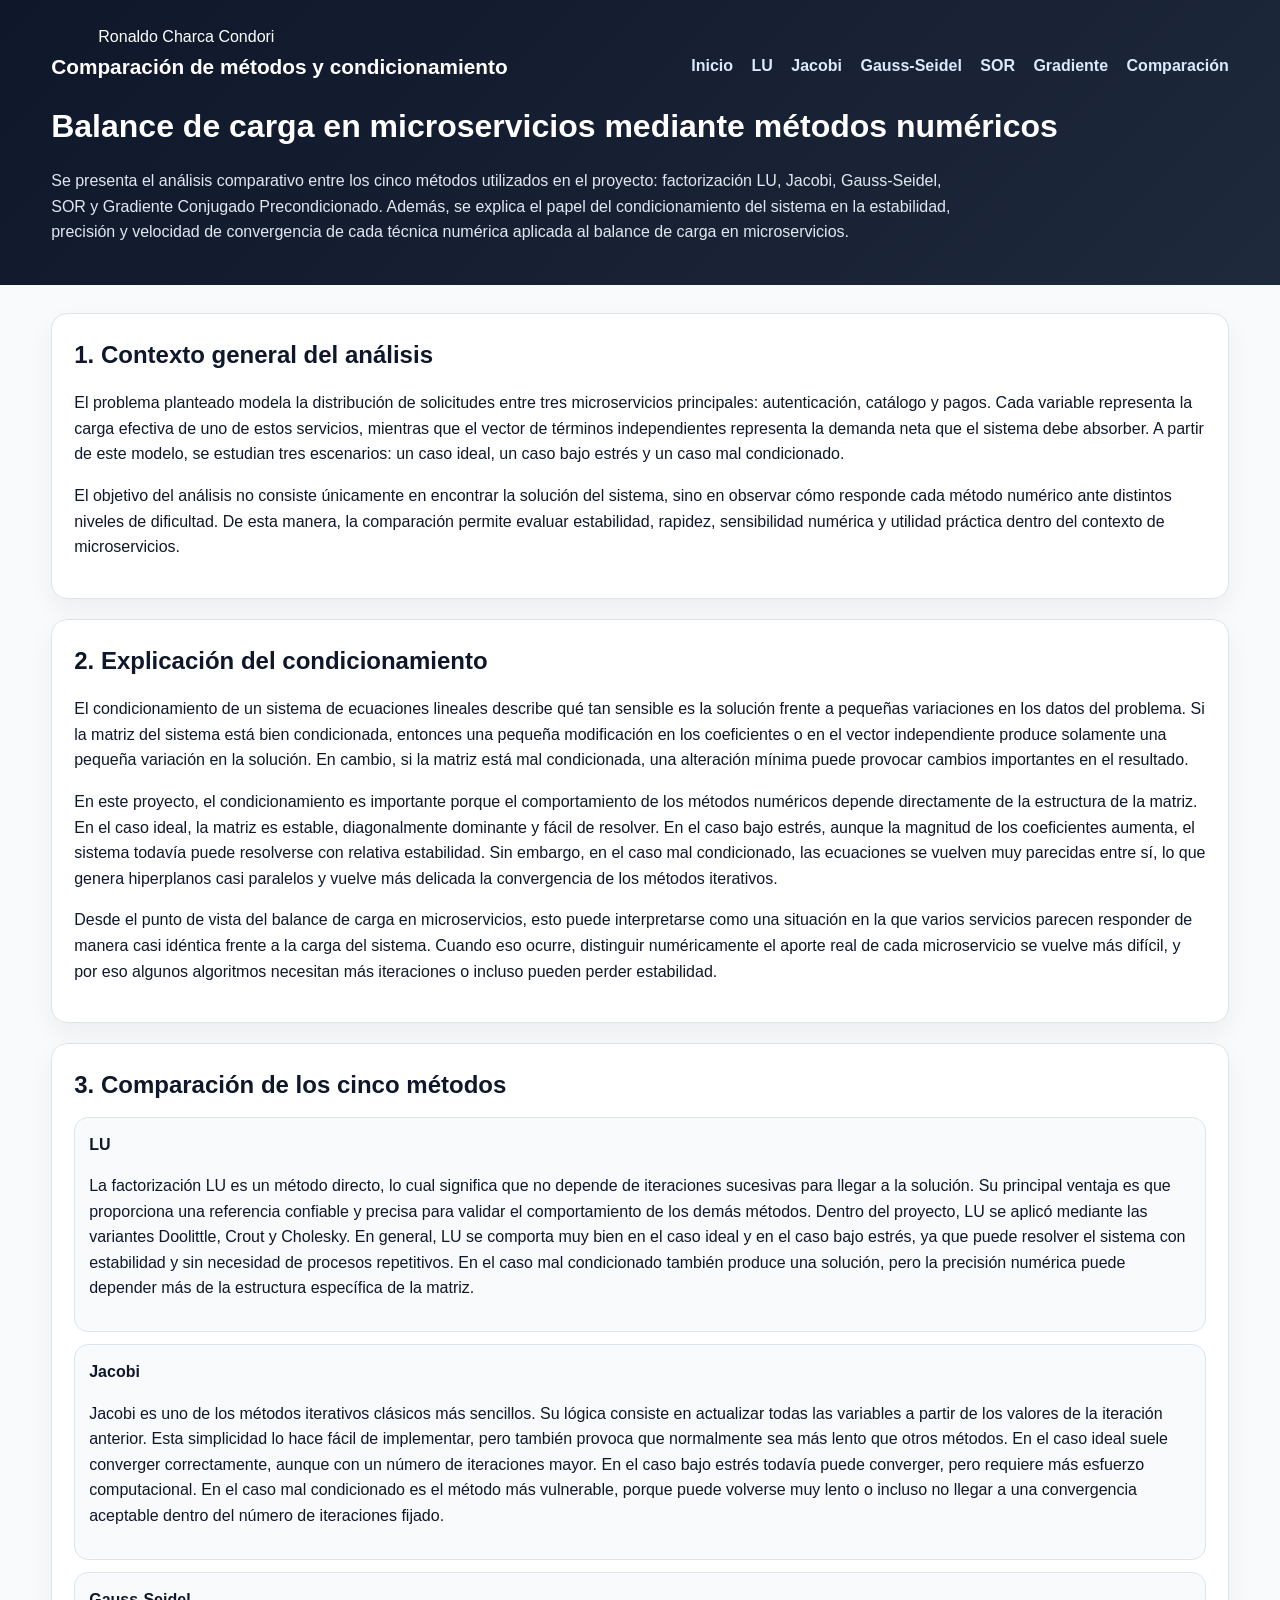
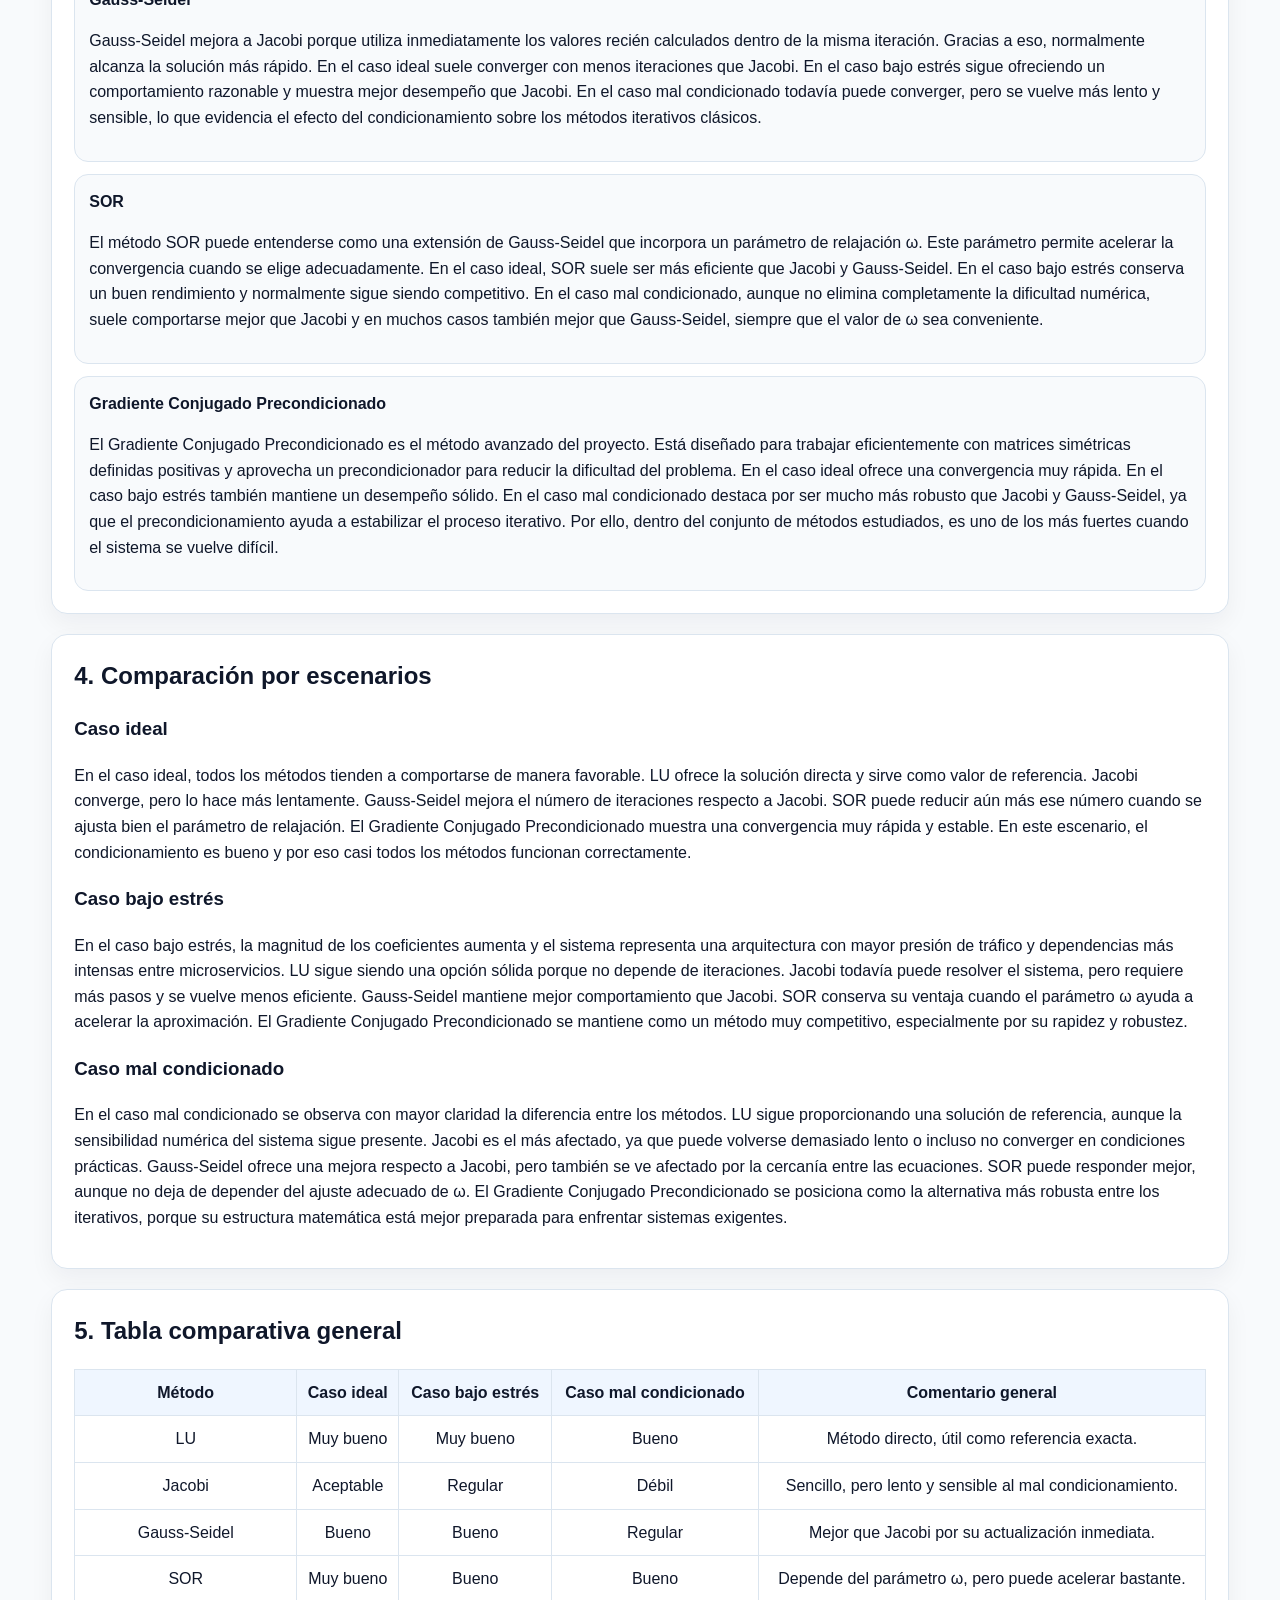
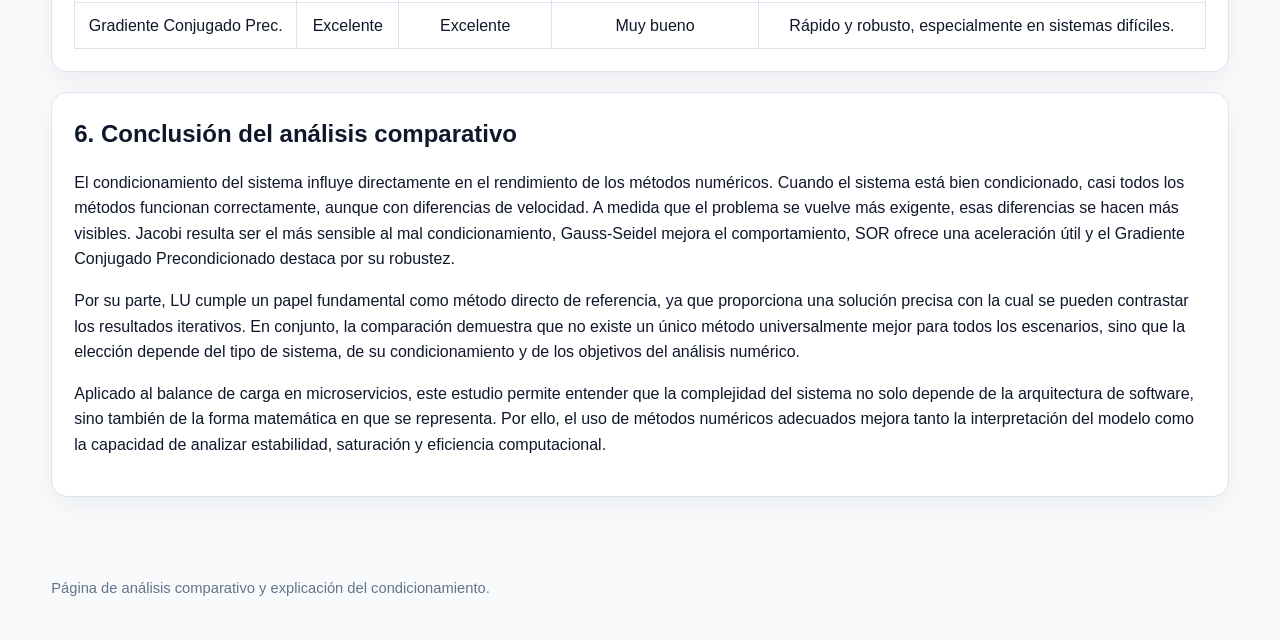
==== comparacion.html @ 16f640e5 "Add files via upload" ====
<!DOCTYPE html>
<html lang="es">
<head>
  <meta charset="UTF-8" />
  <meta name="viewport" content="width=device-width, initial-scale=1.0" />
  <title>Comparación y condicionamiento</title>
  <link rel="stylesheet" href="style.css" />
</head>
<body>
<header>
  <div class="container">
    <div class="container">Ronaldo Charca Condori</div>
    <div class="topbar">
      <div class="brand">Comparación de métodos y condicionamiento</div>
      <nav>
        <a href="index.html">Inicio</a>
        <a href="lu.html">LU</a>
        <a href="jacobi.html">Jacobi</a>
        <a href="gauss-seidel.html">Gauss-Seidel</a>
        <a href="sor.html">SOR</a>
        <a href="gradiente.html">Gradiente</a>
        <a href="comparacion.html">Comparación</a>
      </nav>
    </div>

    <div class="hero" style="margin-top:18px">
      <h1>Balance de carga en microservicios mediante métodos numéricos</h1>
      <p>
        Se presenta el análisis comparativo entre los cinco métodos
        utilizados en el proyecto: factorización LU, Jacobi, Gauss-Seidel, SOR y
        Gradiente Conjugado Precondicionado. Además, se explica el papel del
        condicionamiento del sistema en la estabilidad, precisión y velocidad de
        convergencia de cada técnica numérica aplicada al balance de carga en
        microservicios.
      </p>
    </div>
  </div>
</header>

<main>
  <div class="container">

    <section class="card">
      <h2 class="section-title">1. Contexto general del análisis</h2>
      <p>
        El problema planteado modela la distribución de solicitudes entre tres
        microservicios principales: autenticación, catálogo y pagos. Cada variable
        representa la carga efectiva de uno de estos servicios, mientras que el
        vector de términos independientes representa la demanda neta que el sistema
        debe absorber. A partir de este modelo, se estudian tres escenarios:
        un caso ideal, un caso bajo estrés y un caso mal condicionado.
      </p>
      <p>
        El objetivo del análisis no consiste únicamente en encontrar la solución
        del sistema, sino en observar cómo responde cada método numérico ante
        distintos niveles de dificultad. De esta manera, la comparación permite
        evaluar estabilidad, rapidez, sensibilidad numérica y utilidad práctica
        dentro del contexto de microservicios.
      </p>
    </section>

    <section class="card">
      <h2 class="section-title">2. Explicación del condicionamiento</h2>
      <p>
        El condicionamiento de un sistema de ecuaciones lineales describe qué tan
        sensible es la solución frente a pequeñas variaciones en los datos del
        problema. Si la matriz del sistema está bien condicionada, entonces una
        pequeña modificación en los coeficientes o en el vector independiente
        produce solamente una pequeña variación en la solución. En cambio, si la
        matriz está mal condicionada, una alteración mínima puede provocar cambios
        importantes en el resultado.
      </p>
      <p>
        En este proyecto, el condicionamiento es importante porque el comportamiento
        de los métodos numéricos depende directamente de la estructura de la matriz.
        En el caso ideal, la matriz es estable, diagonalmente dominante y fácil de
        resolver. En el caso bajo estrés, aunque la magnitud de los coeficientes
        aumenta, el sistema todavía puede resolverse con relativa estabilidad. Sin
        embargo, en el caso mal condicionado, las ecuaciones se vuelven muy
        parecidas entre sí, lo que genera hiperplanos casi paralelos y vuelve más
        delicada la convergencia de los métodos iterativos.
      </p>
      <p>
        Desde el punto de vista del balance de carga en microservicios, esto puede
        interpretarse como una situación en la que varios servicios parecen responder
        de manera casi idéntica frente a la carga del sistema. Cuando eso ocurre,
        distinguir numéricamente el aporte real de cada microservicio se vuelve más
        difícil, y por eso algunos algoritmos necesitan más iteraciones o incluso
        pueden perder estabilidad.
      </p>
    </section>

    <section class="card">
      <h2 class="section-title">3. Comparación de los cinco métodos</h2>

      <div class="result-box" style="margin-top:12px">
        <strong>LU</strong>
        <p>
          La factorización LU es un método directo, lo cual significa que no depende
          de iteraciones sucesivas para llegar a la solución. Su principal ventaja
          es que proporciona una referencia confiable y precisa para validar el
          comportamiento de los demás métodos. Dentro del proyecto, LU se aplicó
          mediante las variantes Doolittle, Crout y Cholesky. En general, LU se
          comporta muy bien en el caso ideal y en el caso bajo estrés, ya que puede
          resolver el sistema con estabilidad y sin necesidad de procesos repetitivos.
          En el caso mal condicionado también produce una solución, pero la precisión
          numérica puede depender más de la estructura específica de la matriz.
        </p>
      </div>

      <div class="result-box" style="margin-top:12px">
        <strong>Jacobi</strong>
        <p>
          Jacobi es uno de los métodos iterativos clásicos más sencillos. Su lógica
          consiste en actualizar todas las variables a partir de los valores de la
          iteración anterior. Esta simplicidad lo hace fácil de implementar, pero
          también provoca que normalmente sea más lento que otros métodos. En el
          caso ideal suele converger correctamente, aunque con un número de
          iteraciones mayor. En el caso bajo estrés todavía puede converger, pero
          requiere más esfuerzo computacional. En el caso mal condicionado es el
          método más vulnerable, porque puede volverse muy lento o incluso no llegar
          a una convergencia aceptable dentro del número de iteraciones fijado.
        </p>
      </div>

      <div class="result-box" style="margin-top:12px">
        <strong>Gauss-Seidel</strong>
        <p>
          Gauss-Seidel mejora a Jacobi porque utiliza inmediatamente los valores
          recién calculados dentro de la misma iteración. Gracias a eso, normalmente
          alcanza la solución más rápido. En el caso ideal suele converger con menos
          iteraciones que Jacobi. En el caso bajo estrés sigue ofreciendo un
          comportamiento razonable y muestra mejor desempeño que Jacobi. En el caso
          mal condicionado todavía puede converger, pero se vuelve más lento y
          sensible, lo que evidencia el efecto del condicionamiento sobre los métodos
          iterativos clásicos.
        </p>
      </div>

      <div class="result-box" style="margin-top:12px">
        <strong>SOR</strong>
        <p>
          El método SOR puede entenderse como una extensión de Gauss-Seidel que
          incorpora un parámetro de relajación ω. Este parámetro permite acelerar la
          convergencia cuando se elige adecuadamente. En el caso ideal, SOR suele ser
          más eficiente que Jacobi y Gauss-Seidel. En el caso bajo estrés conserva un
          buen rendimiento y normalmente sigue siendo competitivo. En el caso mal
          condicionado, aunque no elimina completamente la dificultad numérica, suele
          comportarse mejor que Jacobi y en muchos casos también mejor que
          Gauss-Seidel, siempre que el valor de ω sea conveniente.
        </p>
      </div>

      <div class="result-box" style="margin-top:12px">
        <strong>Gradiente Conjugado Precondicionado</strong>
        <p>
          El Gradiente Conjugado Precondicionado es el método avanzado del proyecto.
          Está diseñado para trabajar eficientemente con matrices simétricas definidas
          positivas y aprovecha un precondicionador para reducir la dificultad del
          problema. En el caso ideal ofrece una convergencia muy rápida. En el caso
          bajo estrés también mantiene un desempeño sólido. En el caso mal
          condicionado destaca por ser mucho más robusto que Jacobi y Gauss-Seidel,
          ya que el precondicionamiento ayuda a estabilizar el proceso iterativo. Por
          ello, dentro del conjunto de métodos estudiados, es uno de los más fuertes
          cuando el sistema se vuelve difícil.
        </p>
      </div>
    </section>

    <section class="card">
      <h2 class="section-title">4. Comparación por escenarios</h2>

      <h3>Caso ideal</h3>
      <p>
        En el caso ideal, todos los métodos tienden a comportarse de manera favorable.
        LU ofrece la solución directa y sirve como valor de referencia. Jacobi
        converge, pero lo hace más lentamente. Gauss-Seidel mejora el número de
        iteraciones respecto a Jacobi. SOR puede reducir aún más ese número cuando
        se ajusta bien el parámetro de relajación. El Gradiente Conjugado
        Precondicionado muestra una convergencia muy rápida y estable. En este
        escenario, el condicionamiento es bueno y por eso casi todos los métodos
        funcionan correctamente.
      </p>

      <h3>Caso bajo estrés</h3>
      <p>
        En el caso bajo estrés, la magnitud de los coeficientes aumenta y el sistema
        representa una arquitectura con mayor presión de tráfico y dependencias más
        intensas entre microservicios. LU sigue siendo una opción sólida porque no
        depende de iteraciones. Jacobi todavía puede resolver el sistema, pero
        requiere más pasos y se vuelve menos eficiente. Gauss-Seidel mantiene mejor
        comportamiento que Jacobi. SOR conserva su ventaja cuando el parámetro ω
        ayuda a acelerar la aproximación. El Gradiente Conjugado Precondicionado se
        mantiene como un método muy competitivo, especialmente por su rapidez y
        robustez.
      </p>

      <h3>Caso mal condicionado</h3>
      <p>
        En el caso mal condicionado se observa con mayor claridad la diferencia entre
        los métodos. LU sigue proporcionando una solución de referencia, aunque la
        sensibilidad numérica del sistema sigue presente. Jacobi es el más afectado,
        ya que puede volverse demasiado lento o incluso no converger en condiciones
        prácticas. Gauss-Seidel ofrece una mejora respecto a Jacobi, pero también se
        ve afectado por la cercanía entre las ecuaciones. SOR puede responder mejor,
        aunque no deja de depender del ajuste adecuado de ω. El Gradiente Conjugado
        Precondicionado se posiciona como la alternativa más robusta entre los
        iterativos, porque su estructura matemática está mejor preparada para
        enfrentar sistemas exigentes.
      </p>
    </section>

    <section class="card">
      <h2 class="section-title">5. Tabla comparativa general</h2>
      <div class="table-wrap">
        <table>
          <thead>
            <tr>
              <th>Método</th>
              <th>Caso ideal</th>
              <th>Caso bajo estrés</th>
              <th>Caso mal condicionado</th>
              <th>Comentario general</th>
            </tr>
          </thead>
          <tbody>
            <tr>
              <td>LU</td>
              <td>Muy bueno</td>
              <td>Muy bueno</td>
              <td>Bueno</td>
              <td>Método directo, útil como referencia exacta.</td>
            </tr>
            <tr>
              <td>Jacobi</td>
              <td>Aceptable</td>
              <td>Regular</td>
              <td>Débil</td>
              <td>Sencillo, pero lento y sensible al mal condicionamiento.</td>
            </tr>
            <tr>
              <td>Gauss-Seidel</td>
              <td>Bueno</td>
              <td>Bueno</td>
              <td>Regular</td>
              <td>Mejor que Jacobi por su actualización inmediata.</td>
            </tr>
            <tr>
              <td>SOR</td>
              <td>Muy bueno</td>
              <td>Bueno</td>
              <td>Bueno</td>
              <td>Depende del parámetro ω, pero puede acelerar bastante.</td>
            </tr>
            <tr>
              <td>Gradiente Conjugado Prec.</td>
              <td>Excelente</td>
              <td>Excelente</td>
              <td>Muy bueno</td>
              <td>Rápido y robusto, especialmente en sistemas difíciles.</td>
            </tr>
          </tbody>
        </table>
      </div>
    </section>

    <section class="card">
      <h2 class="section-title">6. Conclusión del análisis comparativo</h2>
      <p>
        El condicionamiento del sistema influye directamente en el rendimiento de los
        métodos numéricos. Cuando el sistema está bien condicionado, casi todos los
        métodos funcionan correctamente, aunque con diferencias de velocidad. A
        medida que el problema se vuelve más exigente, esas diferencias se hacen más
        visibles. Jacobi resulta ser el más sensible al mal condicionamiento,
        Gauss-Seidel mejora el comportamiento, SOR ofrece una aceleración útil y el
        Gradiente Conjugado Precondicionado destaca por su robustez.
      </p>
      <p>
        Por su parte, LU cumple un papel fundamental como método directo de
        referencia, ya que proporciona una solución precisa con la cual se pueden
        contrastar los resultados iterativos. En conjunto, la comparación demuestra
        que no existe un único método universalmente mejor para todos los escenarios,
        sino que la elección depende del tipo de sistema, de su condicionamiento y de
        los objetivos del análisis numérico.
      </p>
      <p>
        Aplicado al balance de carga en microservicios, este estudio permite entender
        que la complejidad del sistema no solo depende de la arquitectura de software,
        sino también de la forma matemática en que se representa. Por ello, el uso de
        métodos numéricos adecuados mejora tanto la interpretación del modelo como la
        capacidad de analizar estabilidad, saturación y eficiencia computacional.
      </p>
    </section>

  </div>
</main>

<footer>
  <div class="container">
    Página de análisis comparativo y explicación del condicionamiento.
  </div>
</footer>
</body>
</html>
---- style.css ----
:root{
  --bg:#0f172a;
  --panel:#111827;
  --card:#ffffff;
  --muted:#475569;
  --text:#0f172a;
  --primary:#2563eb;
  --primary2:#1d4ed8;
  --soft:#e2e8f0;
  --accent:#0ea5e9;
  --ok:#0f766e;
  --warn:#b45309;
}
*{box-sizing:border-box}
body{
  margin:0;
  font-family:Arial, Helvetica, sans-serif;
  background:#f8fafc;
  color:var(--text);
  line-height:1.6;
}
header{
  background:linear-gradient(135deg,var(--bg),#1e293b);
  color:white;
  padding:24px 0;
}
.container{
  width:min(1200px,92%);
  margin:0 auto;
}
.topbar{
  display:flex;
  align-items:center;
  justify-content:space-between;
  gap:16px;
}
.brand{
  font-size:1.3rem;
  font-weight:700;
}
nav a{
  color:#dbeafe;
  text-decoration:none;
  margin-left:14px;
  font-weight:600;
}
nav a:hover{color:white;text-decoration:underline}
.hero h1{margin:0 0 10px;font-size:2rem}
.hero p{max-width:900px;color:#e2e8f0}
main{padding:28px 0 40px}
.card{
  background:var(--card);
  border:1px solid #dbe5ef;
  border-radius:16px;
  padding:22px;
  box-shadow:0 10px 24px rgba(15,23,42,.05);
  margin-bottom:20px;
}
.grid-2{display:grid;grid-template-columns:1.1fr .9fr;gap:20px}
.grid-3{display:grid;grid-template-columns:repeat(3,1fr);gap:18px}
.grid-5{display:grid;grid-template-columns:repeat(5,1fr);gap:18px}
@media (max-width:1000px){.grid-5,.grid-3,.grid-2{grid-template-columns:1fr}}
button,.btn{
  background:var(--primary);
  color:white;
  border:none;
  border-radius:10px;
  padding:12px 16px;
  font-weight:700;
  cursor:pointer;
  text-decoration:none;
  display:inline-block;
}
button:hover,.btn:hover{background:var(--primary2)}
select,input{
  width:100%;
  padding:10px 12px;
  border-radius:10px;
  border:1px solid #cbd5e1;
  background:white;
}
label{font-weight:700;display:block;margin:8px 0 6px}
.small{font-size:.93rem;color:#475569}
.notice{
  background:#eff6ff;
  border-left:4px solid var(--primary);
  padding:12px 14px;
  border-radius:10px;
}
.warn{
  background:#fff7ed;
  border-left:4px solid #ea580c;
}
.ok{
  background:#ecfdf5;
  border-left:4px solid #059669;
}
.method-links a{
  display:block;
  padding:18px;
  border-radius:14px;
  border:1px solid #dbeafe;
  background:#f8fbff;
  color:#0f172a;
  text-decoration:none;
  font-weight:700;
}
.method-links a span{display:block;font-weight:400;color:#475569;margin-top:8px}
.table-wrap{overflow:auto}
table{
  width:100%;
  border-collapse:collapse;
  margin-top:10px;
}
th,td{
  border:1px solid #dbe5ef;
  padding:10px 8px;
  text-align:center;
}
th{background:#eff6ff}
.code-box, .eq-box{
  background:#0b1220;
  color:#e5eefb;
  border-radius:14px;
  padding:16px;
  overflow:auto;
}
.eq-line{font-family:'Courier New', monospace; margin:6px 0}
.matrix-grid{
  display:grid;
  grid-template-columns:repeat(5, minmax(64px, 90px));
  gap:8px;
  align-items:center;
}
.matrix-grid .sep{font-weight:700;text-align:center}
.badge{display:inline-block;padding:4px 10px;border-radius:999px;background:#dbeafe;color:#1d4ed8;font-size:.9rem;font-weight:700}
.kpi{background:#f8fafc;border:1px solid #e2e8f0;border-radius:14px;padding:14px}
.kpi strong{display:block;font-size:1.2rem}
.canvas-wrap{background:#fff;border:1px solid #dbe5ef;border-radius:14px;padding:10px}
canvas{width:100%;height:320px;display:block}
footer{padding:20px 0 40px;color:#64748b;font-size:.92rem}
.section-title{margin:0 0 8px}
.tabs{display:flex;gap:8px;flex-wrap:wrap;margin-top:8px}
.tab-btn{background:#e2e8f0;color:#0f172a}
.tab-btn.active{background:#2563eb;color:#fff}
.result-box{background:#f8fafc;border:1px solid #dbe5ef;border-radius:14px;padding:14px}
pre{white-space:pre-wrap}

.topic-context{border:1px solid #bfdbfe;background:linear-gradient(180deg,#eff6ff 0%,#ffffff 100%)}
.topic-context p{margin-bottom:12px}
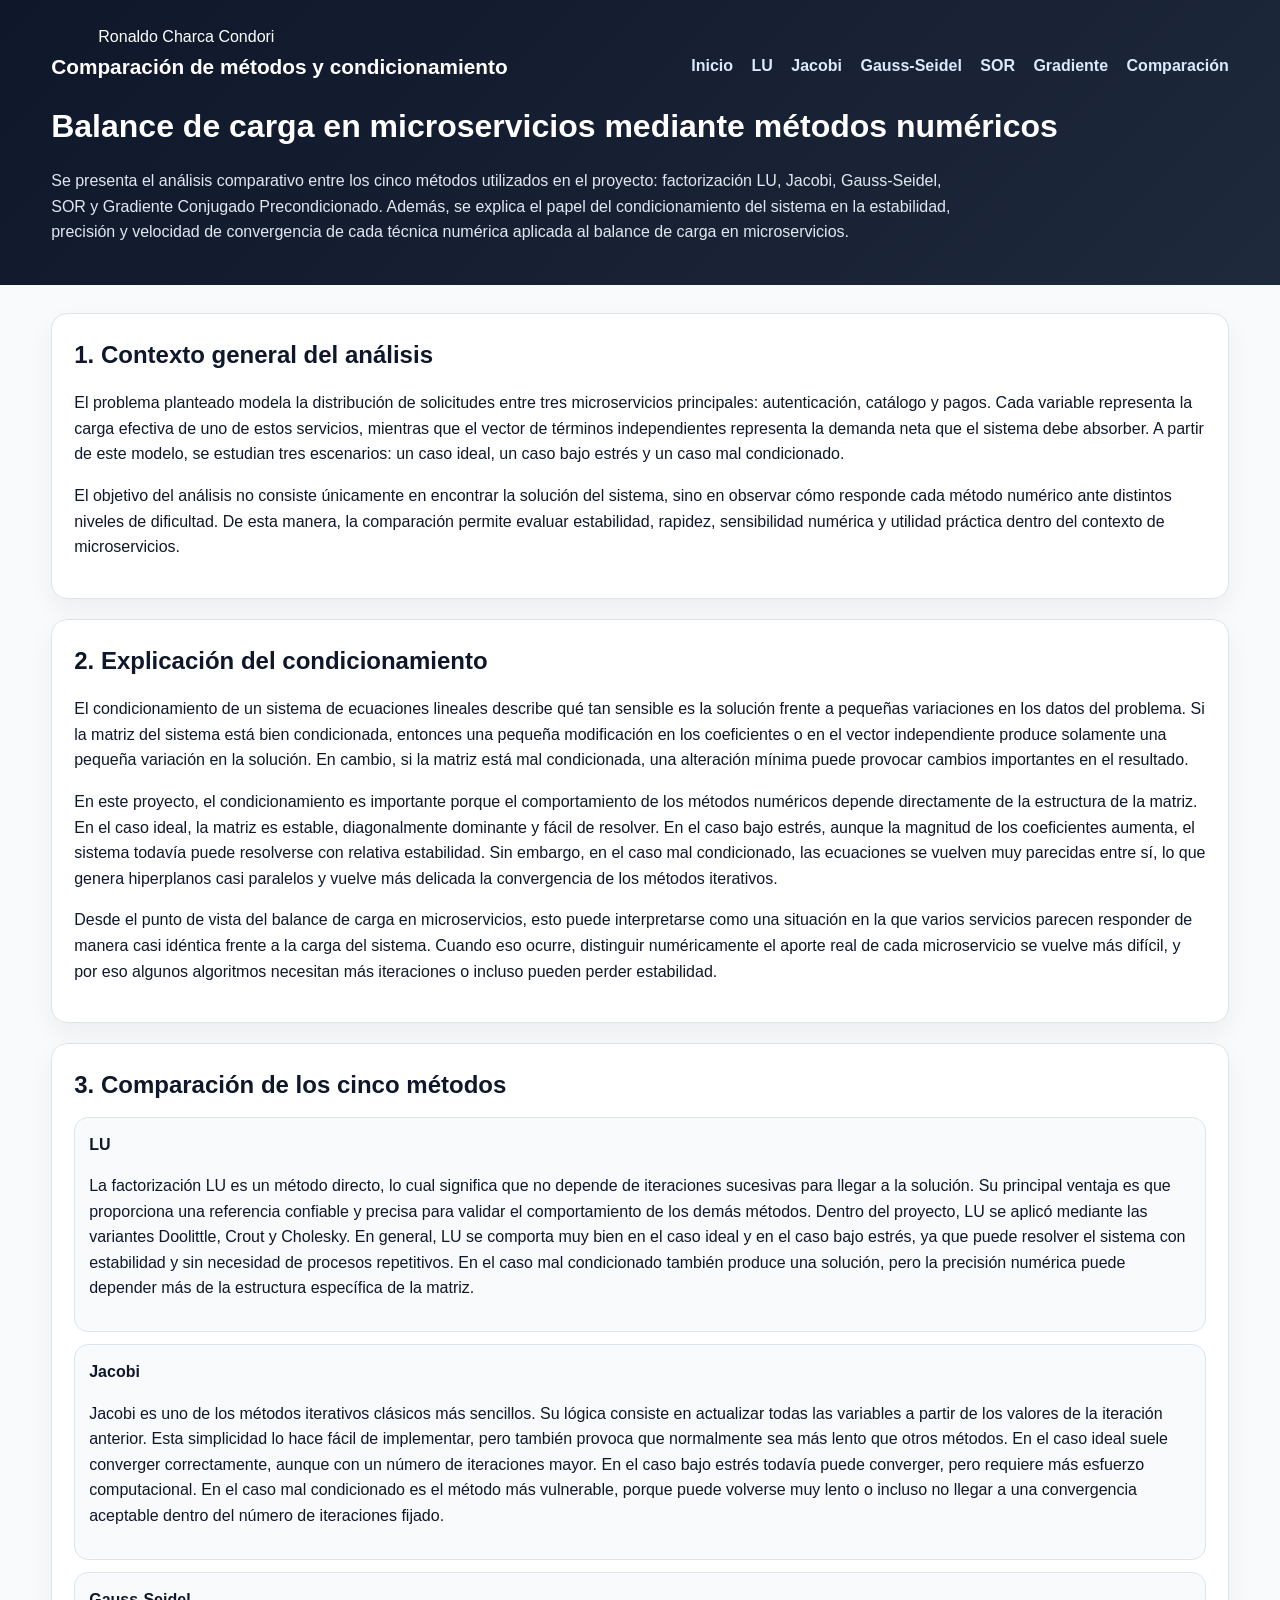
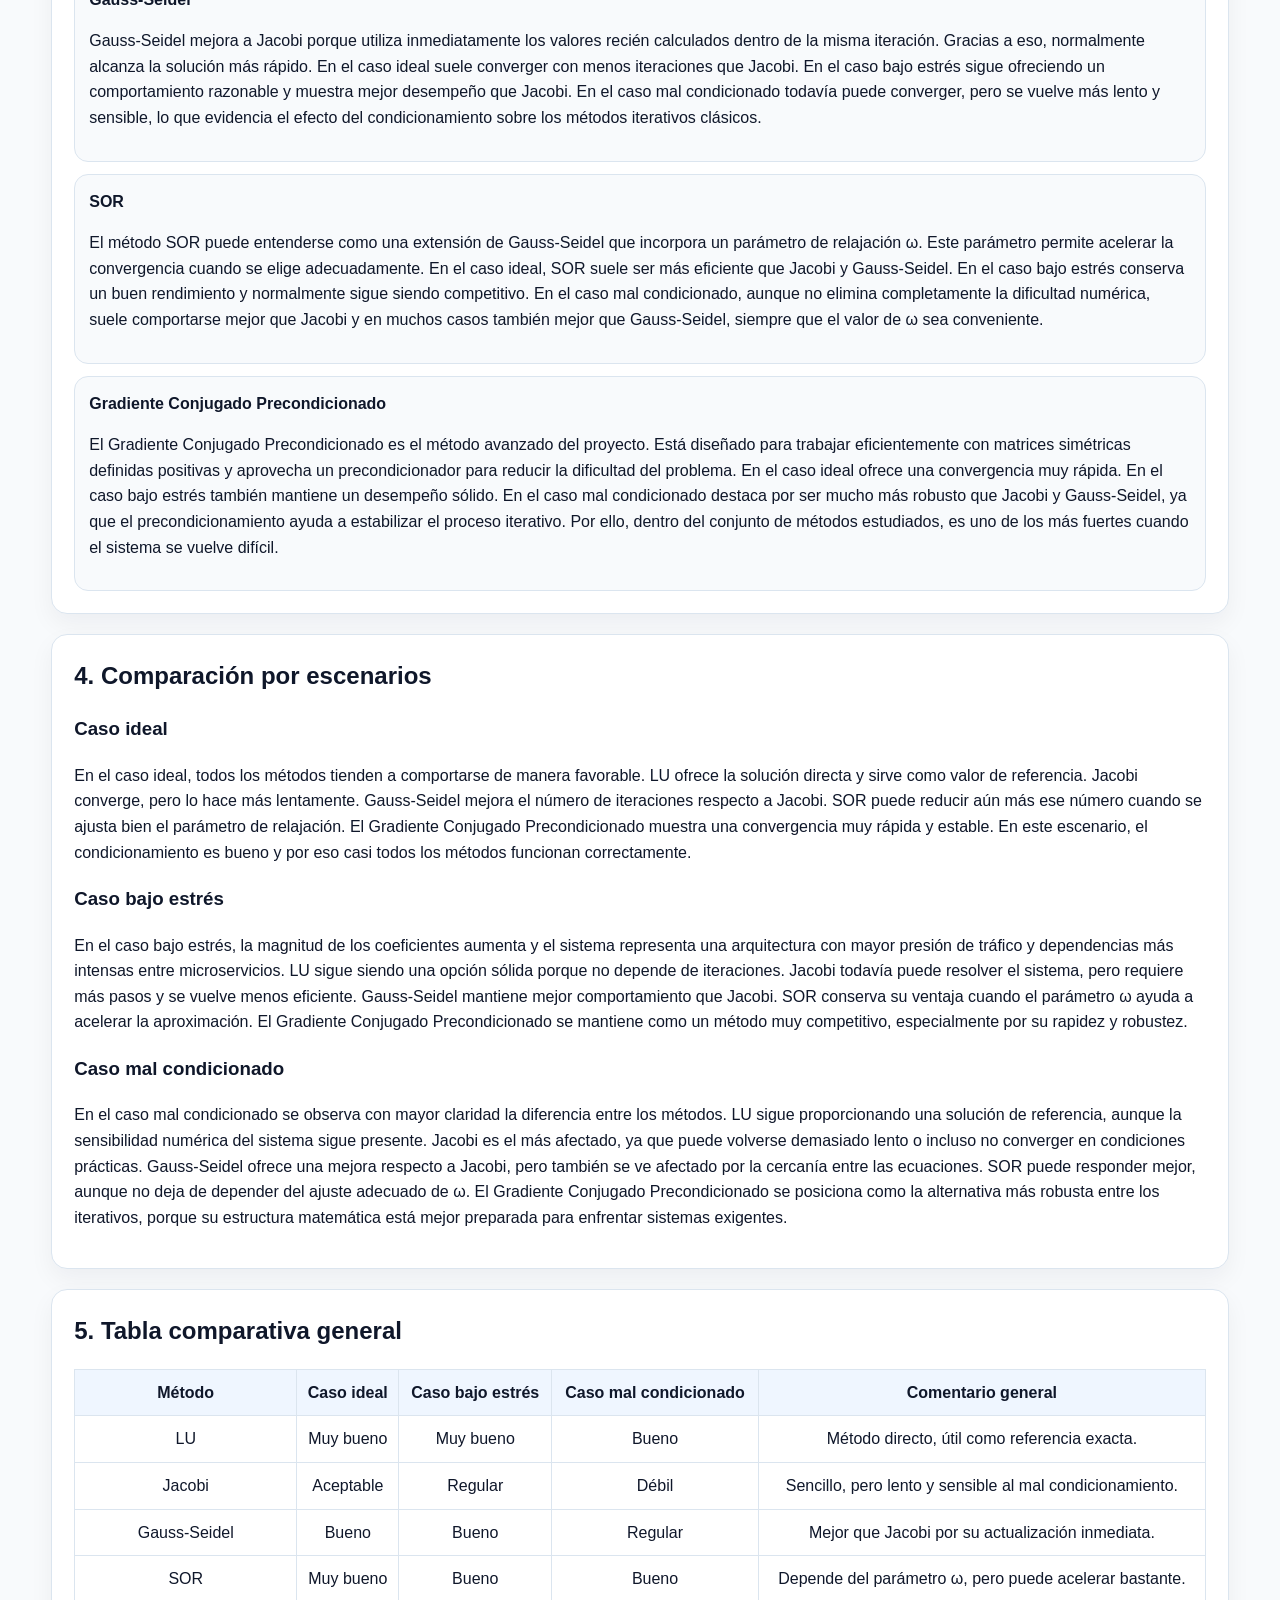
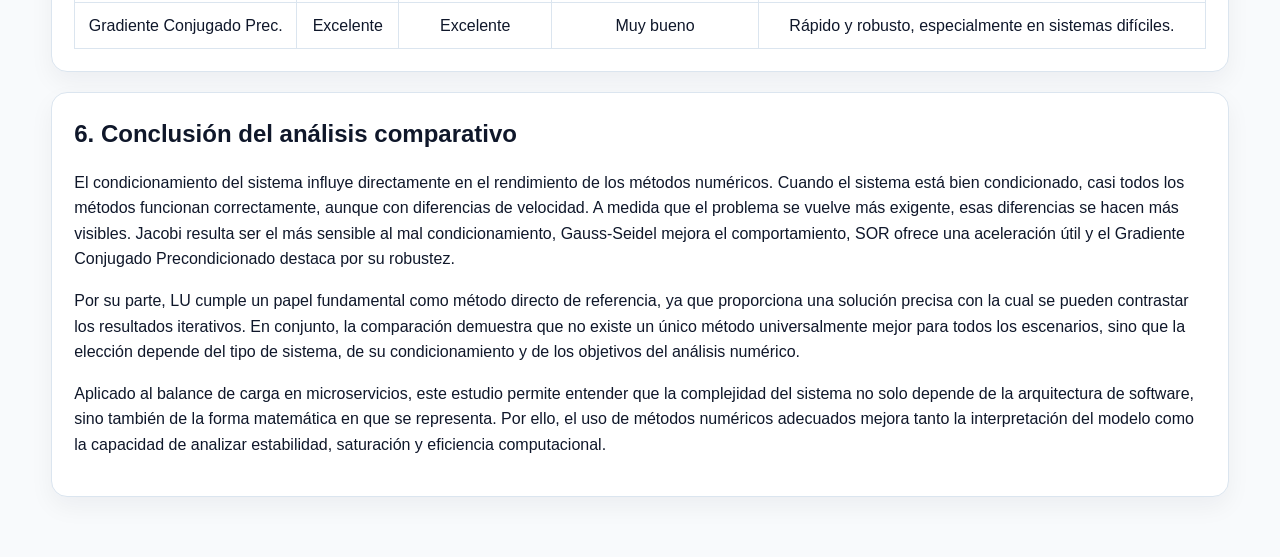
==== commit 12d0ff05: "Update comparacion.html" ====
--- a/comparacion.html
+++ b/comparacion.html
@@ -295,10 +295,6 @@
   </div>
 </main>
 
-<footer>
-  <div class="container">
-    Página de análisis comparativo y explicación del condicionamiento.
-  </div>
-</footer>
+
 </body>
-</html>+</html>
